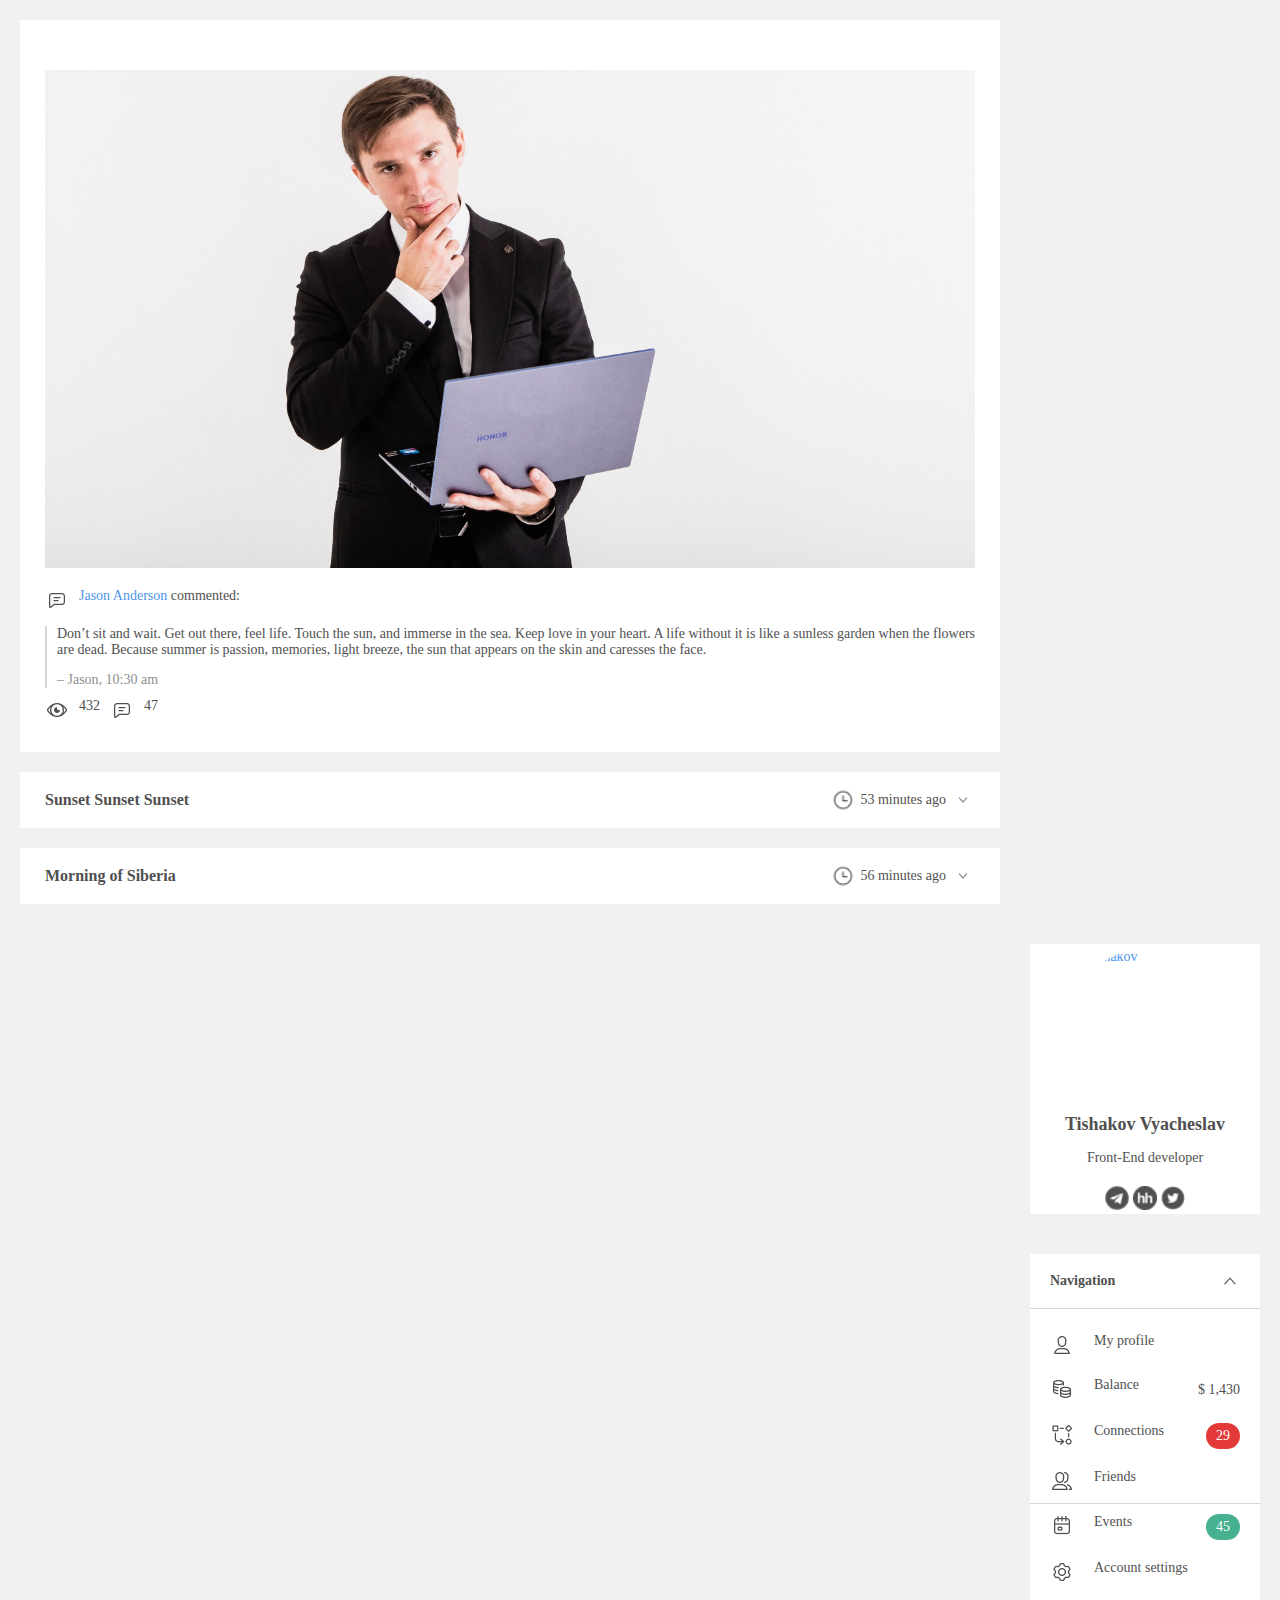
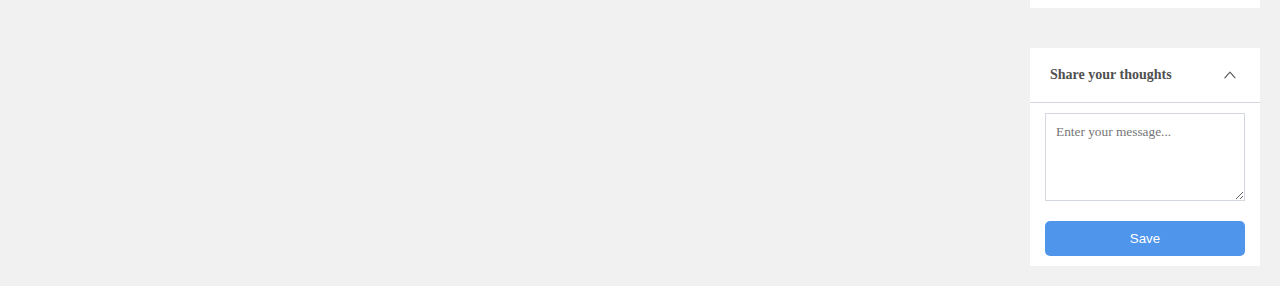
==== main.html @ 0cdd68db "Initial commit" ====
<!DOCTYPE html>
<html lang="en">
<head>
    <meta charset="UTF-8">
    <meta name="viewport" content="width=device-width, initial-scale=1.0">
    <link rel="stylesheet" href="/style.css">
    <title>Main</title>
</head>
<body>
    <main>
        <div class="container">
            <div class="block-left">
                <section class="user-content">
                    <img src="/img/SMA-215.jpg" alt="magicain" class="user-img">
                    <div class="block-user-text">
                        <div class="author">
                            <img src="/img/Comment Outline.png" alt="" class="author-icon">
                            <div class="author-text"><span>Jason Anderson</span> commented:</div>
                        </div>
                        <div class="user-text">
                            <p class="user-text-p">Don’t sit and wait. Get out there, feel life. Touch the sun, and immerse in the sea. Keep love in your heart. A life without it is like a sunless garden when the flowers are dead. Because summer is passion, memories, light breeze, the sun that appears on the skin and caresses the face. </p>
                            <div class="date">– Jason, 10:30 am</div>
                        </div>
                    </div>
                    <div class="user-statistic">
                        <div class="block-stat">
                            <img src="/img/Eye Outline.png" alt="" class="icon-stat">
                            <div class="number-stat">432</div>
                        </div>
                        <div class="block-stat">
                            <img src="/img/Comment Outline.png" alt="" class="icon-stat">
                            <div class="number-stat">47</div>
                        </div>
                    </div>
                </section>
                <section class="sunset">
                    <h3 class="title">Sunset Sunset Sunset</h3>
                    <div class="block-sunset">
                        <img src="/img/Time Outline.png" alt="Time" class="sunset-icon">
                        <div class="sunset-text">53 minutes ago</div>
                        <img src="/img/Small Arrow Down Outline.png" alt="Arrow" class="sunset-icon">
                    </div>
                </section>
                <section class="sunset">
                    <h3 class="title">Morning of Siberia</h3>
                    <div class="block-sunset">
                        <img src="/img/Time Outline.png" alt="Time" class="sunset-icon">
                        <div class="sunset-text">56 minutes ago</div>
                        <img src="/img/Small Arrow Down Outline.png" alt="Arrow" class="sunset-icon">
                    </div>
                </section>
            </div>
            
            <div class="block-right">
                <section class="avatar-block">
                    
                    <span class="circle-image"><img src="/img/IGM-66.jpg" alt="Tishakov" class="ava"></span>
                    
                    <h2 class="avatar-title">Tishakov Vyacheslav</h2>
                    <div class="avatar-descr">Front-End developer</div>
                    <div class="social">
                        <img src="/img/telegram_logo_icon_144811 1.png" alt="telegram" class="icons-social">
                        <img src="/img/hh.ru__min_ 1.png" alt="hh" class="icons-social">
                        <img src="/img/twitter_2_icon-icons.com_59206 1.png" alt="twitter" class="icons-social">
                    </div>
                </section>
                <section class="navigation">
                    <div class="block-title-nvn">
                        <h3 class="title-nvn">Navigation</h3>
                        <img src="/img/Chevron Down Outline.png" alt="Chevron" class="icon-nvn">
                    </div>
                    <ul class="nvn-menu">
                        <li class="nvn-menu-item"><img src="/img/Person Outline.png" alt="Person" class="nvn-menu-icon"><div href="" class="nvn-menu-link">My profile</div></li>
                        <li class="nvn-menu-item"><img src="/img/Finance Outline.png" alt="Finance" class="nvn-menu-icon"><div href="" class="nvn-menu-link">Balance</div><div class="del">$ 1,430</div></li>
                        <li class="nvn-menu-item"><img src="/img/Scheme Outline.png" alt="Scheme" class="nvn-menu-icon"><div href="" class="nvn-menu-link">Connections</div><div class="del circle red">29</div></li>
                        <li class="nvn-menu-item"><img src="/img/People Outline.png" alt="People" class="nvn-menu-icon"><div href="" class="nvn-menu-link">Friends</div></li>
                        <div class="line-nav"></div>
                        <li class="nvn-menu-item"><img src="/img/Calendar Outline.png" alt="Calendar" class="nvn-menu-icon"><div href="" class="nvn-menu-link">Events</div><div class="del circle green">45</div></li>
                        <li class="nvn-menu-item"><img src="/img/Settings Outline.png" alt="Settings" class="nvn-menu-icon"><div href="" class="nvn-menu-link">Account settings</div></li>
                    </ul>
                </section>
                <section class="share">
                    <div class="block-share">
                        <h3 class="share-title">Share your thoughts</h3>
                        <img src="/img/Chevron Down Outline.png" alt="Chevron" class="share-icon">
                    </div>
                    <textarea name="Comment" id="Comment" placeholder="Enter your message..."></textarea>
                    <button class="share-btn">Save</button>
                </section>
            </div>
        </div>

    </main>
</body>
</html>
---- style.css ----
:root {
    --primary-color: #5095EC;
    --blue: #5095EC;
    --dark-grey: #505050;
    --black: #000000;
    --second-text-color: #8F8F8F;
    --light-grey: #D3D8DE;
    --grey: #D3D8DE;
    --bg-color: #F1F1F1;
    --white: #FFFFFF;
    --bg2-color: #FAFAFA;
}

* {
    -webkit-box-sizing: border-box;
    -moz-box-sizing: border-box;
    box-sizing: border-box;
}

body{
    margin: 0;
    padding: 0;
    color: var(--dark-grey);
    font-family: Roboto;
    background-color: var(--bg-color);
    font-weight: 400;
    font-size: 14px;
}

.menu-top{
    display: flex;
    justify-content: space-between;
    background-color: var(--white);
    padding: 10px 20px;
}
.but-back{
    display: flex;
    flex-direction: row;
    align-items: center;
}
.but-icon{
    width: 24px;
    height: 24px;
    margin-right: 5px;
}
.but-text{
    font-weight: 400;
    font-size: 18px;
    width: auto;
}
.block-right-menu{
    display: flex;
    flex-direction: row;
    width: 232px;
    justify-content: space-between;
}
.butr{
    display: flex;
    flex-direction: column;
    justify-content: center;
}
.butr-text{
    font-size: 14px;
    text-align: center;
}
.butr-icon{
    width: 24px;
    height: 24px;
    margin: 10px auto;
}

nav{
    display: flex;
    justify-content: space-between;
    background-color: var(--bg2-color);
    height: 40px;
    padding-left: 20px;
    padding-right: 20px; 
}

.menu{
    display: flex;
    flex-direction: row;
    margin: 0;
    padding: 0;
}
.menu-item{
    display: flex;
    list-style-type: none;
    align-items: center;
    padding: 0;
    padding-left: 10px;
    padding-right: 10px;
    height: 40px;
}
.menu-item:hover{
    text-decoration-line: underline;
}

.img-icons{
    width: 20px;
    height: 20px;
}
.menu-link{
    font-size: 14px;
    font-weight: 400;
    padding-right: 5px;
    padding-left: 5px;
    color: inherit;
    text-decoration: none; 
}
.activity-menu{
    background-color: var(--bg-color);
}
.block-left{
    float: left;
}
.user-content{
    width: 980px;
    margin: 20px;
    background-color: var(--white);
    display: flex;
    justify-content: center;
    flex-direction: column;
    padding: 30px 25px;
}
.user-img{
    width: 930px;
    margin-top: 20px;
    margin-bottom: 20px;
}
.author{
    display: flex;
    flex-direction: row;
}
.author-icon{
    width: 24px;
    height: 24px;
    margin-right: 10px;
}
span{
    color: var(--blue);
}
.user-text{
    padding-left: 10px;
    border-left: var(--light-grey) 2px solid;
}
.date{
    color: var(--second-text-color);
}
.user-statistic{
    display: flex;
    flex-direction: row;
    margin-top: 10px;

}
.block-stat{
    display: flex;
    flex-direction: row;
}
.icon-stat{
    width: 24px;
    height: 24px;
}
.number-stat{
    padding-left: 10px;
    padding-right: 10px;
}
.sunset{
    height: 56px;
    width: 980px;
    background-color: var(--white);
    display: flex;
    justify-content: space-between;
    margin: 20px;
    padding: 0px 25px;
    align-items: center;
}
.block-sunset{
    display: flex;
    justify-content: center;
    align-items: center;
}
.sunset-icon{
    width: 24px;
    height: 24px;
}
.title{
    color: var(--dark-grey);
    font-size: 16px;
}
.sunset-text{
    margin: auto 5px;
    text-align: center;
}
.block-right{
    float: right;
}
.avatar-block{
    width: 230px;
    height: 270px;
    background-color: var(--white);
    display: flex;
    flex-direction: column;
    justify-content: center;
    align-items: center;
    margin: 20px;
    margin-bottom: 40px;
}
.circle-image{
    display: inline-block;
    border-radius: 50%;
    overflow: hidden;
    width: 150px;
    height: 150px;
}
.ava{
    width:100%;
    height:100%;
    object-fit: cover;
}
.avatar-title{
    font-size: 18px;
    text-align: center;
}
.avatar-descr{
    text-align: center;
}
.social{
    margin-top: 20px;
    width: 80px;
    display: flex;
    flex-direction: row;
    justify-content: space-between;
}
.icons-social{
    width: 24px;
    height: 24px;
    
}
.navigation{
    width: 230px;
    background-color: var(--white);
    display: flex;
    flex-direction: column;
    margin: 20px;
    margin-bottom: 40px;
}
.title-nvn, .share-title{
    font-size: 14px;
}
.block-title-nvn{
    display: flex;
    flex-direction: row;
    padding: 5px 20px;
    justify-content: space-between;
    align-items: center;
    border-bottom: var(--grey) 1px solid;
}
.line-nav{
    background-color: var(--grey);
    height: 1px;
    width: 110%;
    transform: translateX(-20px);
}
.icon-nvn{
    width: 20px;
    height: 20px;
}
.nvn-menu{
    display: flex;
    flex-direction: column;
    list-style-type: none;
    padding: 0;
    padding-left: 20px;
}
.nvn-menu-item{
    display: flex;
    flex-direction: row;
    margin-top: 10px;
    margin-bottom: 10px;
}
.nvn-menu-icon{
    width: 24px;
    height: 24px;
    margin-right: 20px;
}
.del{
    display: flex;
    margin-right: 10px;
    margin-left: auto;
    text-align: center;
    padding: 5px 10px;
}
.red{
    background-color: #E33939;
}
.green{
    background-color: #47B091;
}
.circle{
    color: var(--white);
    margin-right: 20px;
    border-radius: 50px
}
.share{
    width: 230px;
    background-color: var(--white);
    display: flex;
    flex-direction: column;
    margin: 20px;
}
.block-share{
    display: flex;
    flex-direction: row;
    padding: 5px 20px;
    justify-content: space-between;
    align-items: center;
    border-bottom: var(--grey) 1px solid;
}
textarea{
    height: 88px;
    margin: 10px 15px;
    font-family: Roboto;
    border: var(--grey) solid 1px;
    padding: 10px;
}
.share-btn{
    border: none;
    margin: 10px auto;
    border-radius: 5px;
    width: 200px;
    height: 35px;
    color: var(--white);
    background-color: var(--blue);
}

.maps{
    display: flex;
    flex-direction: column;
    width: 1250px;
    height: 450px;
    background-color: var(--white);
    margin: 20px auto;
}
.header-block{
    display: flex;
    flex-direction: row;
    justify-content: space-between;
    align-items: center;
    height: 56px;
    padding: 0 30px;
    
}
.block-icons{
    width: 88px;
    display: flex;
    justify-content: space-between;
}

.map-icon{
    width: 24px;
    height: 24px;
}
.loading{
    display: flex;
    justify-content: center;
    align-items: center;
    margin: 30px;
    height: 100%;
    transform: translateY(-50%);
}
.loading-img{
    width: 180px;
    height: 180px;
    animation: rotate 1s linear infinite; 
}
@keyframes rotate {
    from {
        transform: rotate(0deg); /* Начальный угол поворота */
    }
    to {
        transform: rotate(360deg); /* Конечный угол поворота */
    }
}
.map {
    display: flex;
    justify-content: center;
    align-items: center;
    margin:  0 30px 30px 30px;
    height: 100%;
}

.timer-block{
    display: flex;
    flex-direction: column;
    width: 1250px;
    height: 125px;
    background-color: var(--white);
    margin: 20px auto;
}

.timer-num{
    margin: auto auto auto 30px;
    color: var(--)
}
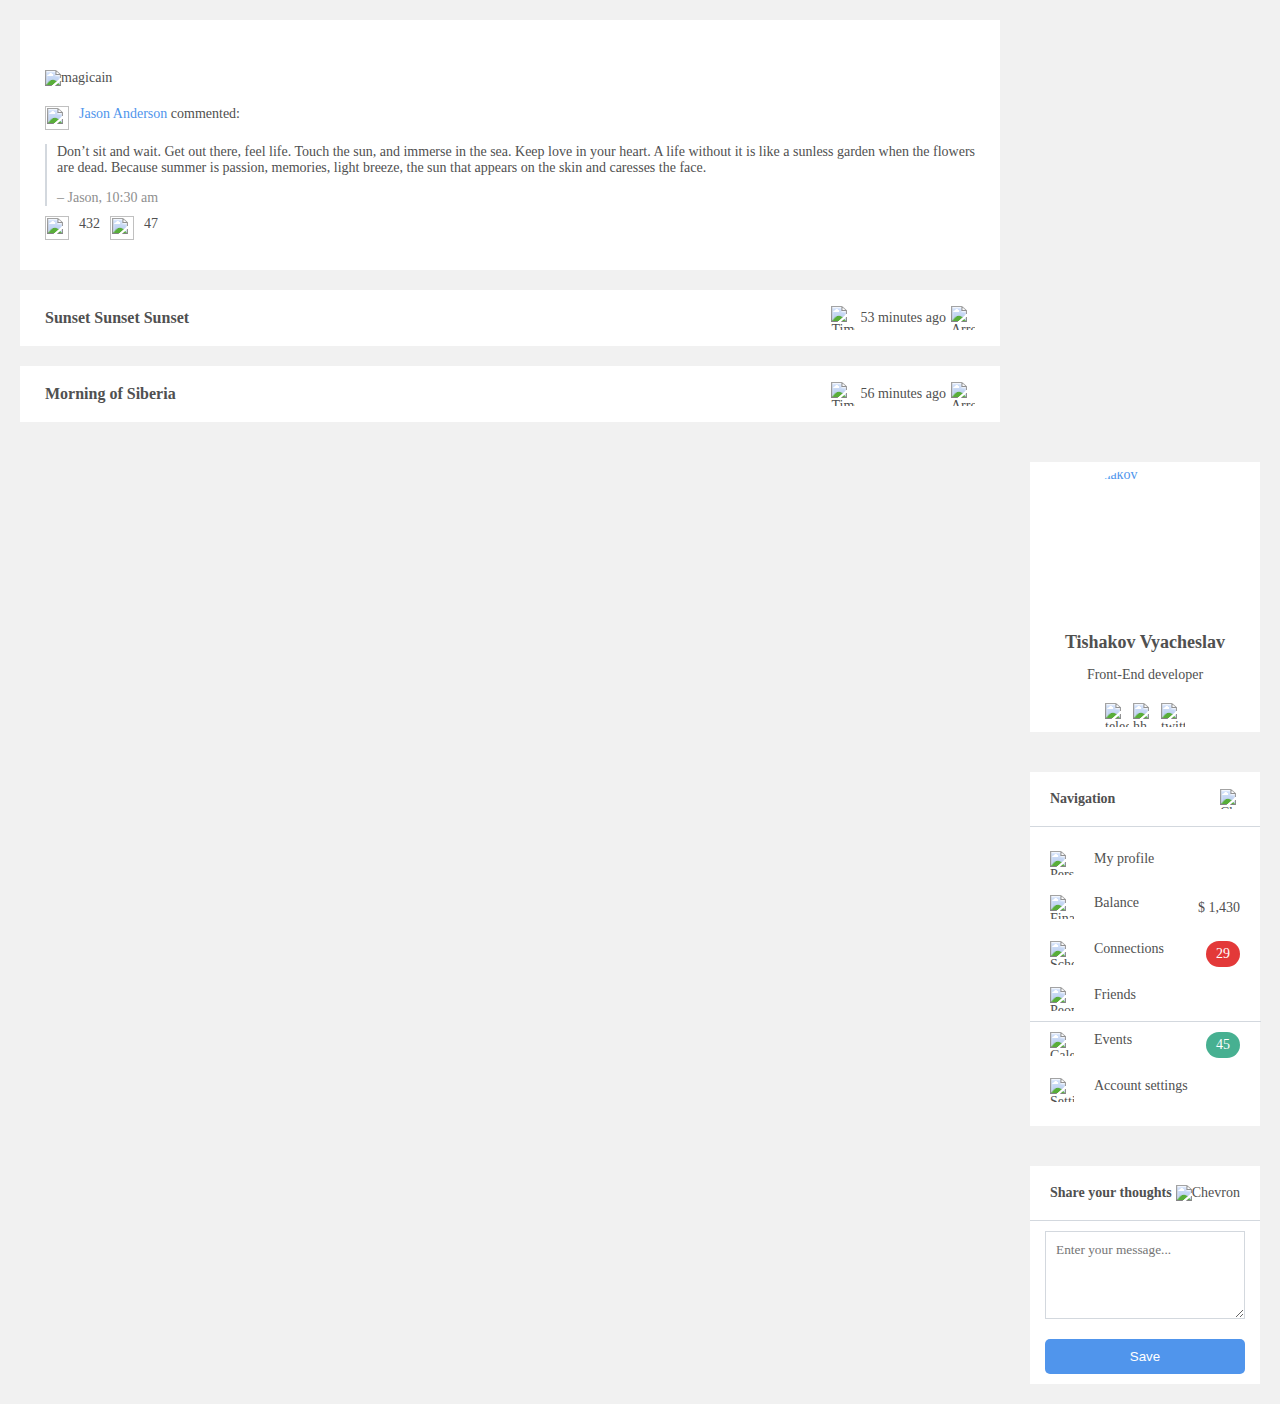
==== commit 3278e49e: "Removed spaces from image filenames" ====
--- a/main.html
+++ b/main.html
@@ -11,10 +11,10 @@
         <div class="container">
             <div class="block-left">
                 <section class="user-content">
-                    <img src="/img/SMA-215.jpg" alt="magicain" class="user-img">
+                    <img src="/intern_web-bee.github.io/img/SMA-215.jpg" alt="magicain" class="user-img">
                     <div class="block-user-text">
                         <div class="author">
-                            <img src="/img/Comment Outline.png" alt="" class="author-icon">
+                            <img src="/intern_web-bee.github.io/img/CommentOutline.png" alt="" class="author-icon">
                             <div class="author-text"><span>Jason Anderson</span> commented:</div>
                         </div>
                         <div class="user-text">
@@ -24,11 +24,11 @@
                     </div>
                     <div class="user-statistic">
                         <div class="block-stat">
-                            <img src="/img/Eye Outline.png" alt="" class="icon-stat">
+                            <img src="/intern_web-bee.github.io/img/EyeOutline.png" alt="" class="icon-stat">
                             <div class="number-stat">432</div>
                         </div>
                         <div class="block-stat">
-                            <img src="/img/Comment Outline.png" alt="" class="icon-stat">
+                            <img src="/intern_web-bee.github.io/img/CommentOutline.png" alt="" class="icon-stat">
                             <div class="number-stat">47</div>
                         </div>
                     </div>
@@ -36,17 +36,17 @@
                 <section class="sunset">
                     <h3 class="title">Sunset Sunset Sunset</h3>
                     <div class="block-sunset">
-                        <img src="/img/Time Outline.png" alt="Time" class="sunset-icon">
+                        <img src="/intern_web-bee.github.io/img/TimeOutline.png" alt="Time" class="sunset-icon">
                         <div class="sunset-text">53 minutes ago</div>
-                        <img src="/img/Small Arrow Down Outline.png" alt="Arrow" class="sunset-icon">
+                        <img src="/intern_web-bee.github.io/img/SmallArrowDownOutline.png" alt="Arrow" class="sunset-icon">
                     </div>
                 </section>
                 <section class="sunset">
                     <h3 class="title">Morning of Siberia</h3>
                     <div class="block-sunset">
-                        <img src="/img/Time Outline.png" alt="Time" class="sunset-icon">
+                        <img src="/intern_web-bee.github.io/img/TimeOutline.png" alt="Time" class="sunset-icon">
                         <div class="sunset-text">56 minutes ago</div>
-                        <img src="/img/Small Arrow Down Outline.png" alt="Arrow" class="sunset-icon">
+                        <img src="/intern_web-bee.github.io/img/SmallArrowDownOutline.png" alt="Arrow" class="sunset-icon">
                     </div>
                 </section>
             </div>
@@ -54,35 +54,35 @@
             <div class="block-right">
                 <section class="avatar-block">
                     
-                    <span class="circle-image"><img src="/img/IGM-66.jpg" alt="Tishakov" class="ava"></span>
+                    <span class="circle-image"><img src="/intern_web-bee.github.io/img/IGM-66.jpg" alt="Tishakov" class="ava"></span>
                     
                     <h2 class="avatar-title">Tishakov Vyacheslav</h2>
                     <div class="avatar-descr">Front-End developer</div>
                     <div class="social">
-                        <img src="/img/telegram_logo_icon_144811 1.png" alt="telegram" class="icons-social">
-                        <img src="/img/hh.ru__min_ 1.png" alt="hh" class="icons-social">
-                        <img src="/img/twitter_2_icon-icons.com_59206 1.png" alt="twitter" class="icons-social">
+                        <img src="/intern_web-bee.github.io/img/telegram_logo_icon_144811 1.png" alt="telegram" class="icons-social">
+                        <img src="/intern_web-bee.github.io/img/hh.ru__min_ 1.png" alt="hh" class="icons-social">
+                        <img src="/intern_web-bee.github.io/img/twitter_2_icon-icons.com_59206 1.png" alt="twitter" class="icons-social">
                     </div>
                 </section>
                 <section class="navigation">
                     <div class="block-title-nvn">
                         <h3 class="title-nvn">Navigation</h3>
-                        <img src="/img/Chevron Down Outline.png" alt="Chevron" class="icon-nvn">
+                        <img src="/intern_web-bee.github.io/img/Chevron Down Outline.png" alt="Chevron" class="icon-nvn">
                     </div>
                     <ul class="nvn-menu">
-                        <li class="nvn-menu-item"><img src="/img/Person Outline.png" alt="Person" class="nvn-menu-icon"><div href="" class="nvn-menu-link">My profile</div></li>
-                        <li class="nvn-menu-item"><img src="/img/Finance Outline.png" alt="Finance" class="nvn-menu-icon"><div href="" class="nvn-menu-link">Balance</div><div class="del">$ 1,430</div></li>
-                        <li class="nvn-menu-item"><img src="/img/Scheme Outline.png" alt="Scheme" class="nvn-menu-icon"><div href="" class="nvn-menu-link">Connections</div><div class="del circle red">29</div></li>
-                        <li class="nvn-menu-item"><img src="/img/People Outline.png" alt="People" class="nvn-menu-icon"><div href="" class="nvn-menu-link">Friends</div></li>
+                        <li class="nvn-menu-item"><img src="/intern_web-bee.github.io/img/PersonOutline.png" alt="Person" class="nvn-menu-icon"><div href="" class="nvn-menu-link">My profile</div></li>
+                        <li class="nvn-menu-item"><img src="/intern_web-bee.github.io/img/FinanceOutline.png" alt="Finance" class="nvn-menu-icon"><div href="" class="nvn-menu-link">Balance</div><div class="del">$ 1,430</div></li>
+                        <li class="nvn-menu-item"><img src="/intern_web-bee.github.io/img/SchemeOutline.png" alt="Scheme" class="nvn-menu-icon"><div href="" class="nvn-menu-link">Connections</div><div class="del circle red">29</div></li>
+                        <li class="nvn-menu-item"><img src="/intern_web-bee.github.io/img/PeopleOutline.png" alt="People" class="nvn-menu-icon"><div href="" class="nvn-menu-link">Friends</div></li>
                         <div class="line-nav"></div>
-                        <li class="nvn-menu-item"><img src="/img/Calendar Outline.png" alt="Calendar" class="nvn-menu-icon"><div href="" class="nvn-menu-link">Events</div><div class="del circle green">45</div></li>
-                        <li class="nvn-menu-item"><img src="/img/Settings Outline.png" alt="Settings" class="nvn-menu-icon"><div href="" class="nvn-menu-link">Account settings</div></li>
+                        <li class="nvn-menu-item"><img src="/intern_web-bee.github.io/img/CalendarOutline.png" alt="Calendar" class="nvn-menu-icon"><div href="" class="nvn-menu-link">Events</div><div class="del circle green">45</div></li>
+                        <li class="nvn-menu-item"><img src="/intern_web-bee.github.io/img/SettingsOutline.png" alt="Settings" class="nvn-menu-icon"><div href="" class="nvn-menu-link">Account settings</div></li>
                     </ul>
                 </section>
                 <section class="share">
                     <div class="block-share">
                         <h3 class="share-title">Share your thoughts</h3>
-                        <img src="/img/Chevron Down Outline.png" alt="Chevron" class="share-icon">
+                        <img src="/intern_web-bee.github.io/img/ChevronDownOutline.png" alt="Chevron" class="share-icon">
                     </div>
                     <textarea name="Comment" id="Comment" placeholder="Enter your message..."></textarea>
                     <button class="share-btn">Save</button>
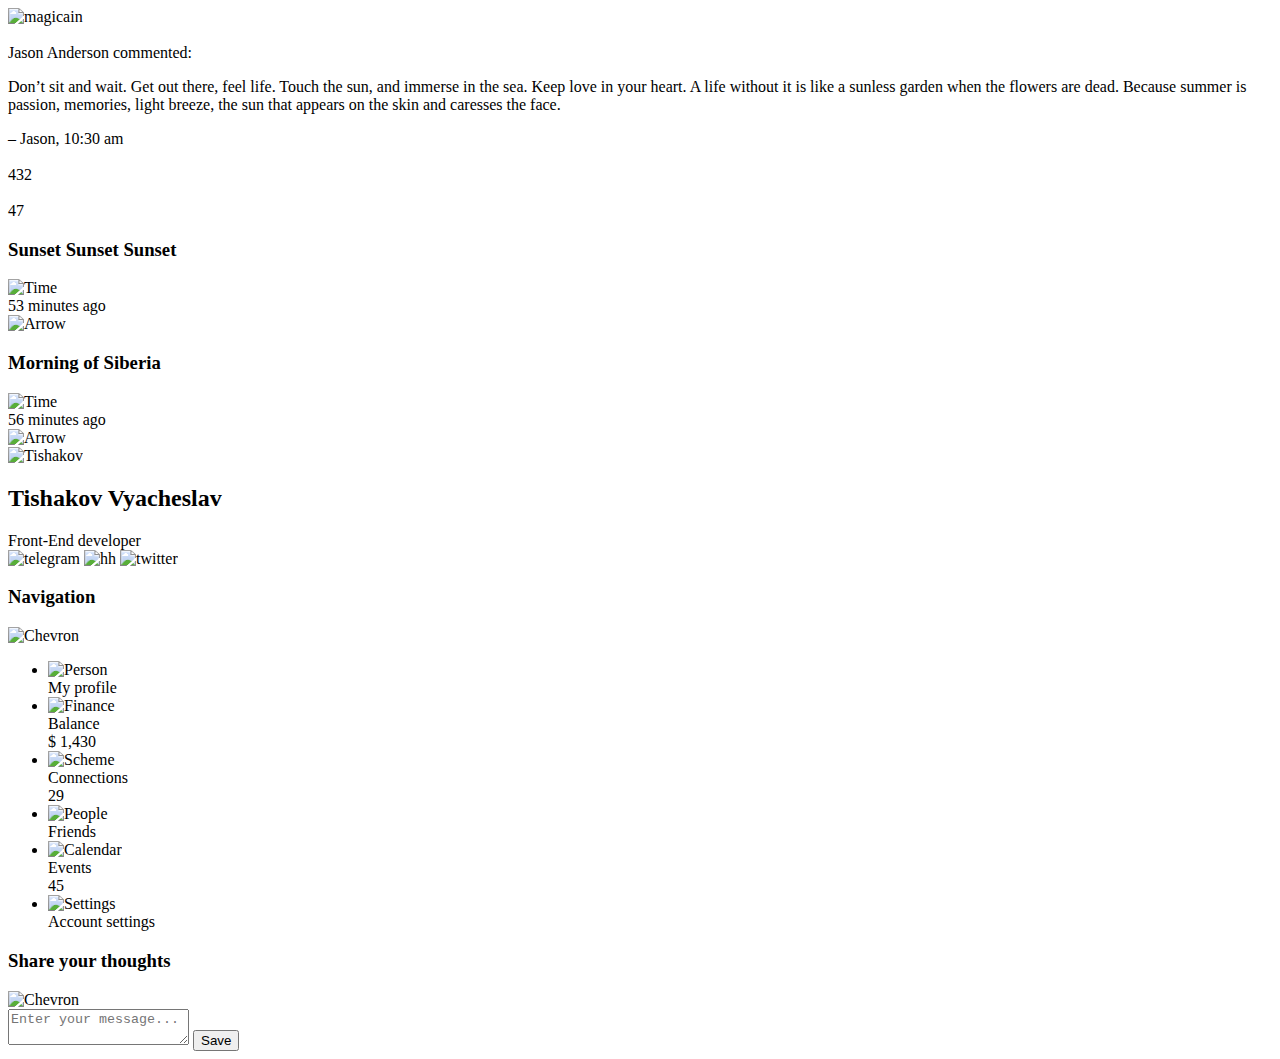
==== commit 164eaf90: "Removed spaces from image filenames" ====
--- a/main.html
+++ b/main.html
@@ -3,7 +3,7 @@
 <head>
     <meta charset="UTF-8">
     <meta name="viewport" content="width=device-width, initial-scale=1.0">
-    <link rel="stylesheet" href="/style.css">
+    <link rel="stylesheet" href="/intern_web-bee.github.io/style.css">
     <title>Main</title>
 </head>
 <body>
